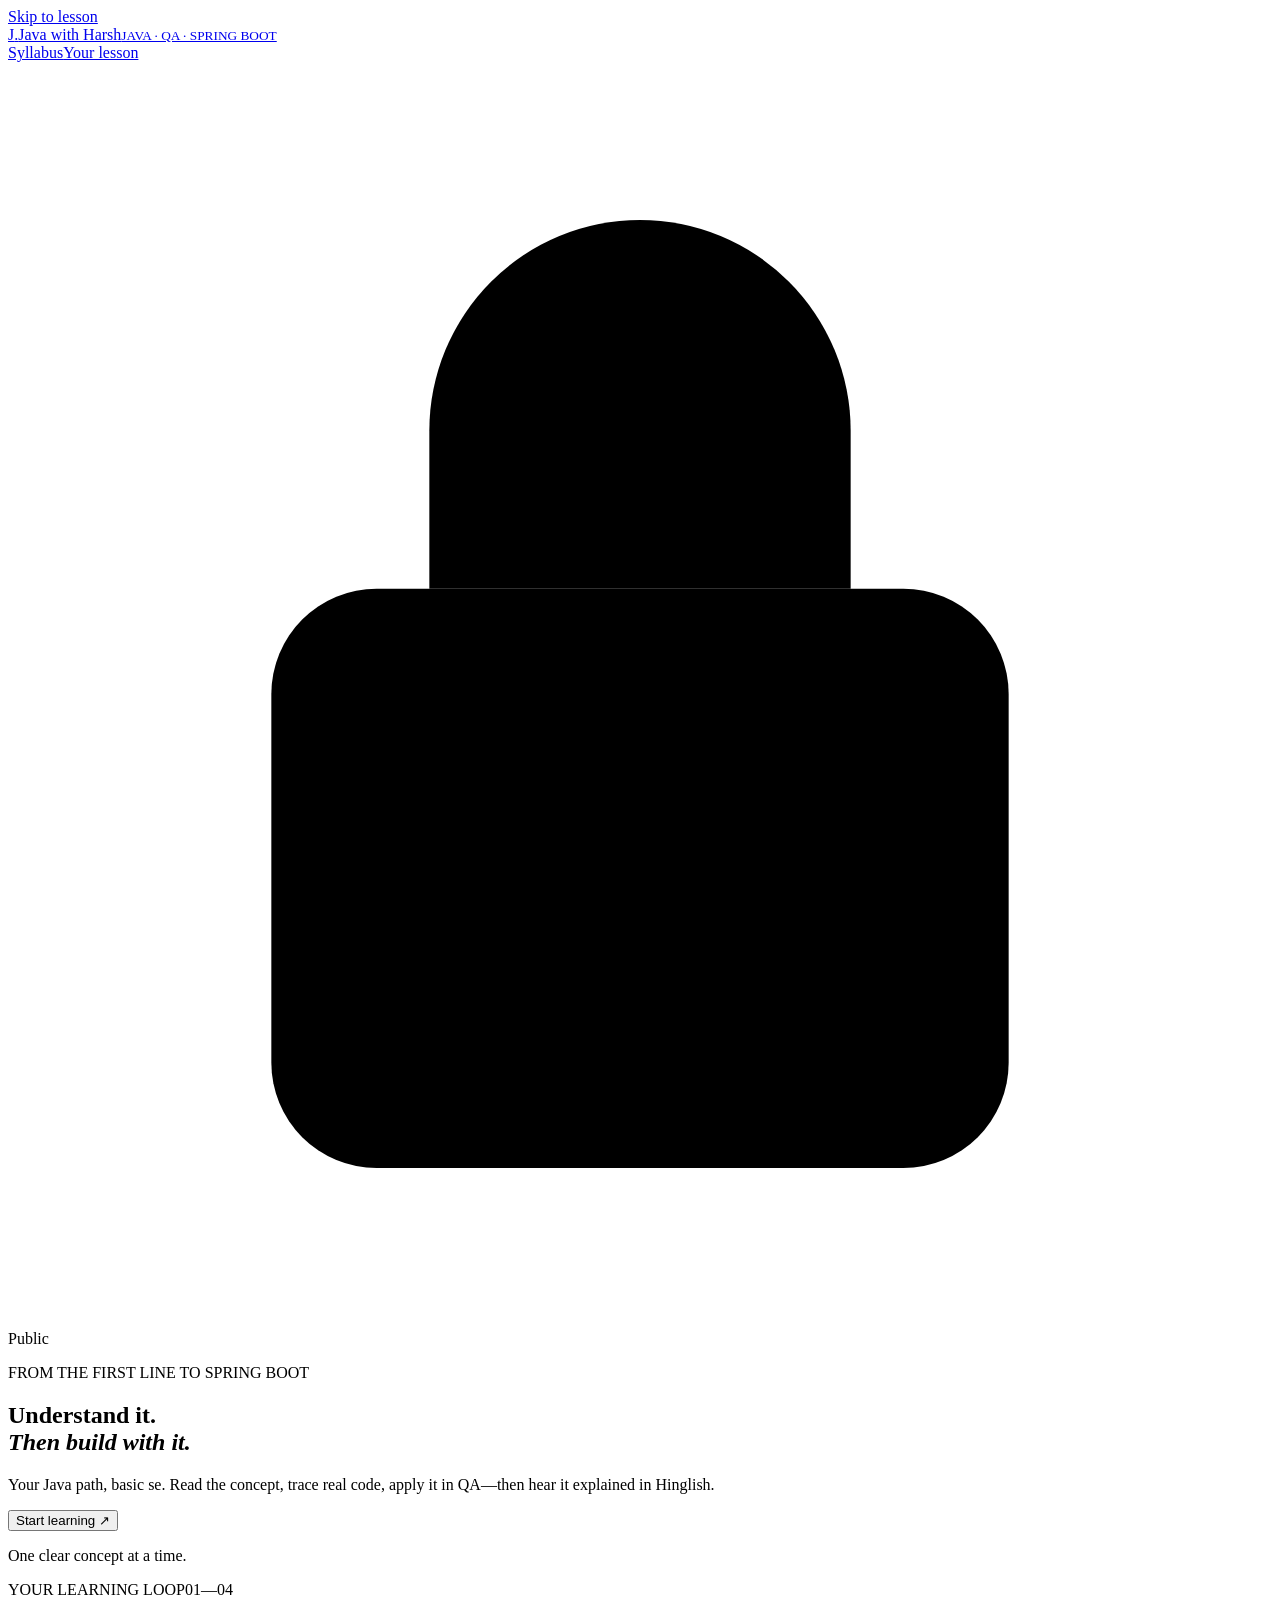
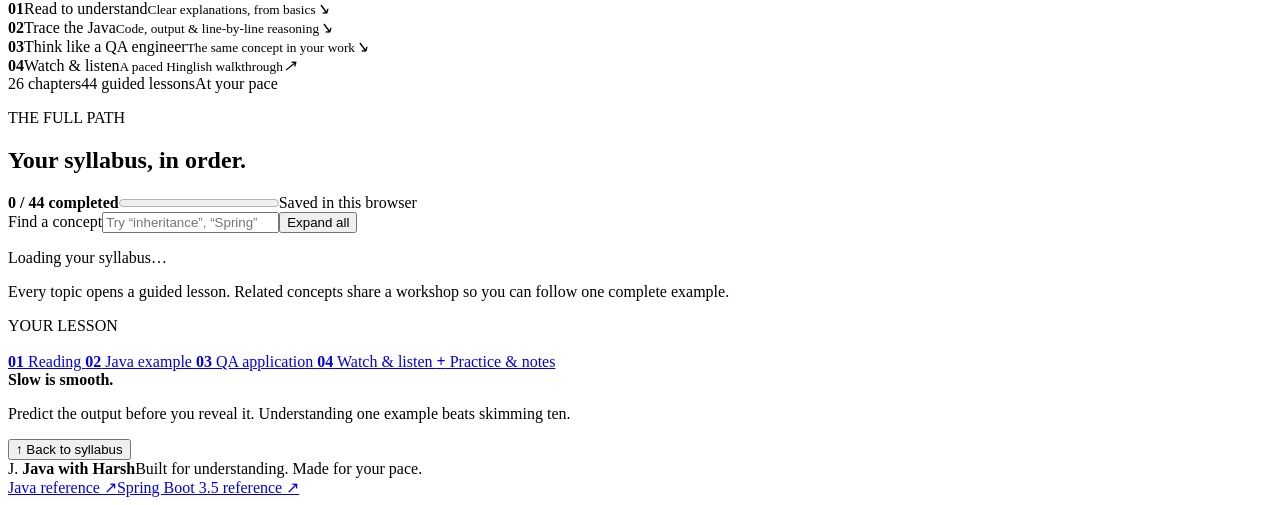
==== index.html @ 290797f8 "Add Java with Harsh public learning site" ====
<!DOCTYPE html><html lang="en"><head><meta http-equiv="Content-Type" content="text/html; charset=UTF-8"><meta name="viewport" content="width=device-width, initial-scale=1"><meta name="theme-color" content="#153f36"><meta name="robots" content="index,follow,max-image-preview:large"><title>Java with Harsh | Learn Java, Spring Boot & QA Automation</title><link rel="icon" href="data:image/svg+xml,%3Csvg xmlns='http://www.w3.org/2000/svg' viewBox='0 0 64 64'%3E%3Crect width='64' height='64' rx='16' fill='%23153f36'/%3E%3Ctext x='10' y='43' font-size='34' fill='%23e4f1b8'%3EJ.%3C/text%3E%3C/svg%3E"><link rel="stylesheet" href="./style.css"><script src="./app.js" defer=""></script><meta name="description" content="Java with Harsh is a free guided Java learning path from Java basics to Spring Boot, QA automation, Docker, Spring AI, RAG and MCP, explained with practical examples and Hinglish walkthroughs.">
<link rel="canonical" href="https://harshchoubey712.github.io/java-learning-lab/">
<meta property="og:title" content="Java with Harsh">
<meta property="og:description" content="Learn Java from basics to Spring Boot and QA automation with practical examples and Hinglish walkthroughs.">
<meta property="og:type" content="website">
<meta property="og:url" content="https://harshchoubey712.github.io/java-learning-lab/">
</head>
<body><a class="skip" href="#lesson">Skip to lesson</a>
<header><a class="brand" href="#"><span class="logo">J<span>.</span></span><span>Java with Harsh<small>JAVA · QA · SPRING BOOT</small></span></a><nav aria-label="Main"><a href="#syllabus">Syllabus</a><a href="#lesson">Your lesson</a><span class="private"><svg viewBox="0 0 24 24" aria-hidden="true"><rect x="5" y="10" width="14" height="11" rx="2"></rect><path d="M8 10V7a4 4 0 0 1 8 0v3"></path></svg>Public</span></nav></header>
<main>
<section class="intro"><div><p class="eyebrow">FROM THE FIRST LINE TO SPRING BOOT</p><h1>Understand it.<br><em>Then build with it.</em></h1><p class="introtext">Your Java path, basic se. Read the concept, trace real code, apply it in QA—then hear it explained in Hinglish.</p><button id="resume" class="primary">Start learning <span>↗</span></button><p id="resume-label" class="small muted">One clear concept at a time.</p></div><div class="hero-card"><div class="hero-card-top"><span class="dot"></span><span>YOUR LEARNING LOOP</span><span>01—04</span></div><div class="loop"><div><b>01</b><span>Read to understand<small>Clear explanations, from basics</small></span><i>↘</i></div><div><b>02</b><span>Trace the Java<small>Code, output &amp; line-by-line reasoning</small></span><i>↘</i></div><div><b>03</b><span>Think like a QA engineer<small>The same concept in your work</small></span><i>↘</i></div><div><b>04</b><span>Watch &amp; listen<small>A paced Hinglish walkthrough</small></span><i>↗</i></div></div><div class="hero-foot"><span>26 chapters</span><span>44 guided lessons</span><span>At your pace</span></div></div></section>
<section id="syllabus" class="syllabus"><div class="section-heading"><div><p class="eyebrow">THE FULL PATH</p><h2>Your syllabus, in order.</h2></div><div class="progress-summary"><strong id="progress-text">0 / 44 completed</strong><progress id="total-progress" max="44" value="0" aria-label="Overall course completion"></progress><span>Saved in this browser</span></div></div><div class="searchbar"><label for="search">Find a concept</label><input id="search" type="search" placeholder="Try “inheritance”, “Spring” or “JDBC”"><button id="expand" class="quiet">Expand all</button></div><div id="modules" class="modules"><p>Loading your syllabus…</p></div><p class="syllabus-note">Every topic opens a guided lesson. Related concepts share a workshop so you can follow one complete example.</p></section>
<section class="workspace" id="lesson" tabindex="-1"><aside class="lesson-outline"><p class="eyebrow">YOUR LESSON</p><div id="chapter-label"></div><h3 id="outline-title"></h3><nav aria-label="Lesson sections"><a href="#reading"><b>01</b> Reading <span data-status="reading"></span></a><a href="#java"><b>02</b> Java example <span data-status="java"></span></a><a href="#qa"><b>03</b> QA application <span data-status="qa"></span></a><a href="#watch"><b>04</b> Watch &amp; listen <span data-status="watch"></span></a><a href="#practice"><b>+</b> Practice &amp; notes</a></nav><div class="note-card"><strong>Slow is smooth.</strong><p>Predict the output before you reveal it. Understanding one example beats skimming ten.</p></div><button id="syllabus-return" class="quiet">↑ Back to syllabus</button></aside><article id="lesson-content" aria-live="polite"></article></section>
</main><footer><span class="footer-brand">J. <strong>Java with Harsh</strong></span><span>Built for understanding. Made for your pace.</span><div><a href="https://dev.java/learn/" target="_blank" rel="noopener">Java reference ↗</a><a href="https://docs.spring.io/spring-boot/3.5/reference/" target="_blank" rel="noopener">Spring Boot 3.5 reference ↗</a></div></footer><div class="toast" role="status" id="toast"></div>
</body></html>
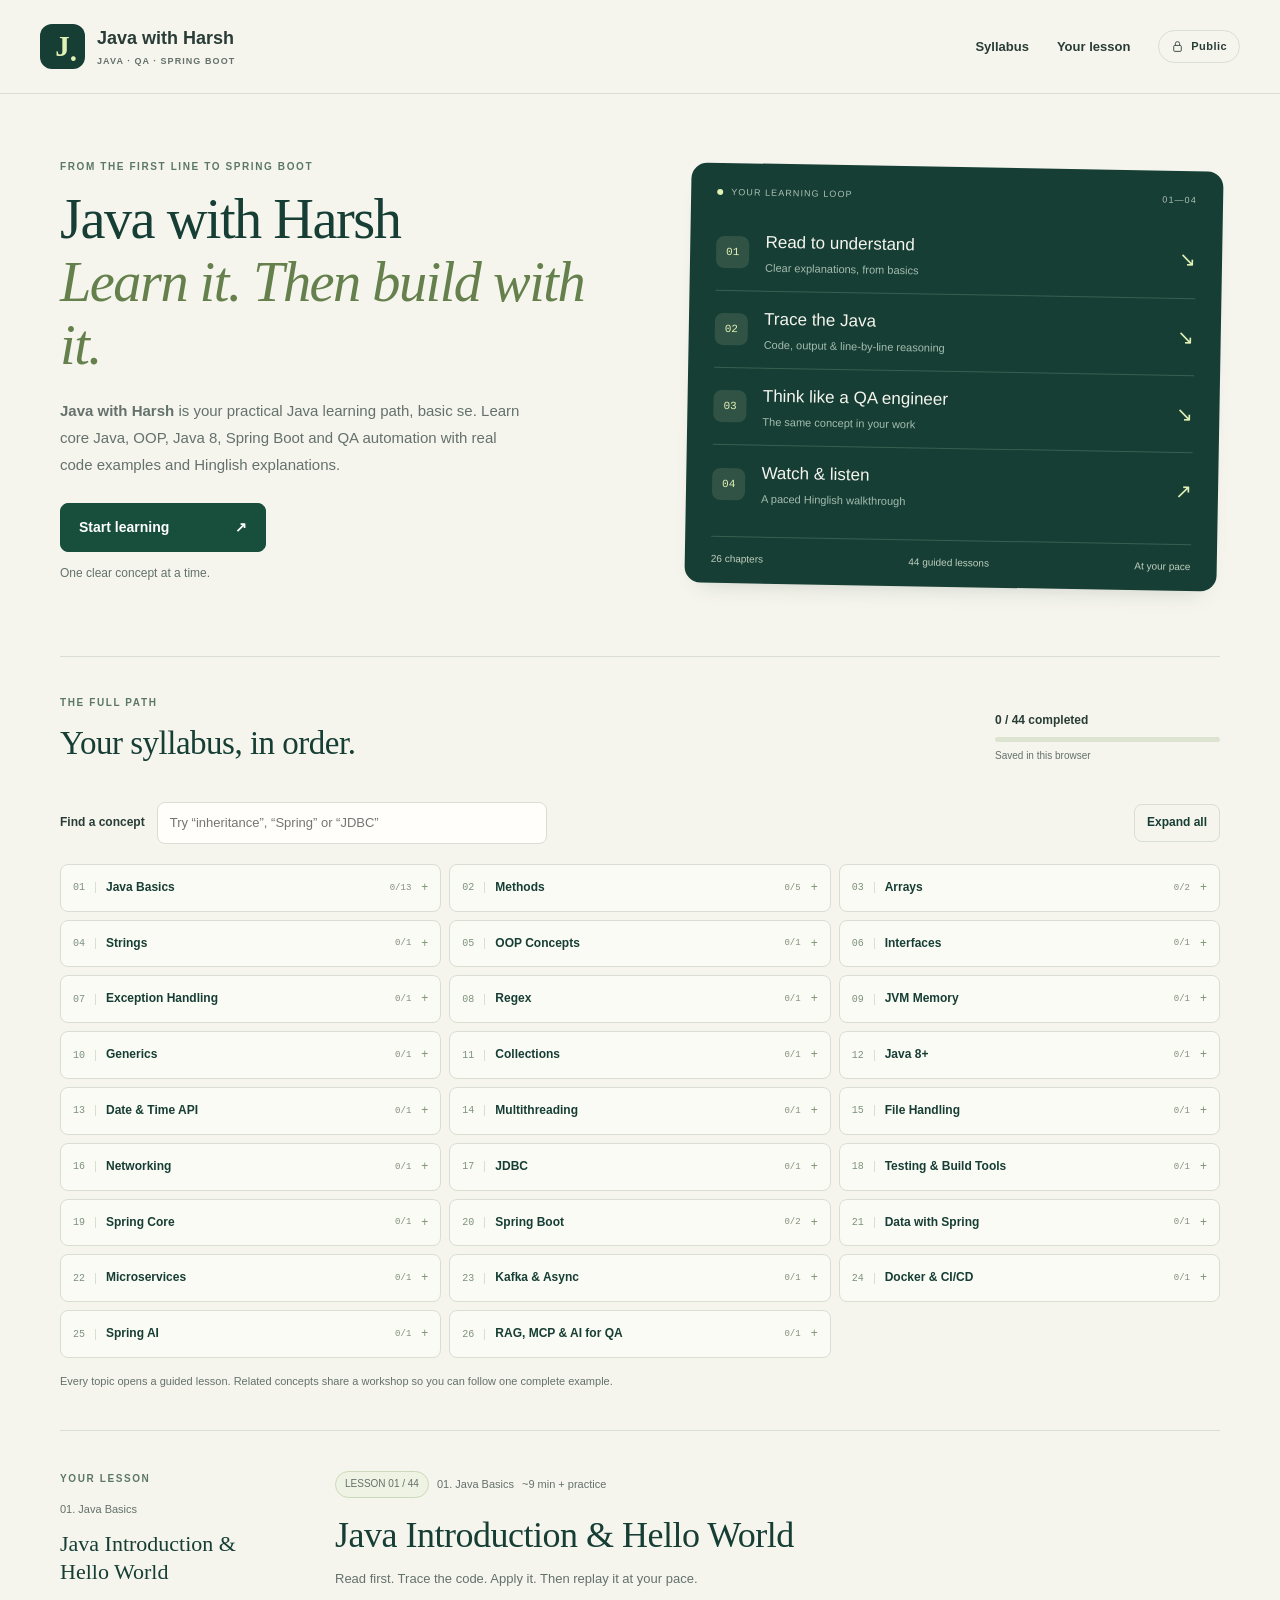
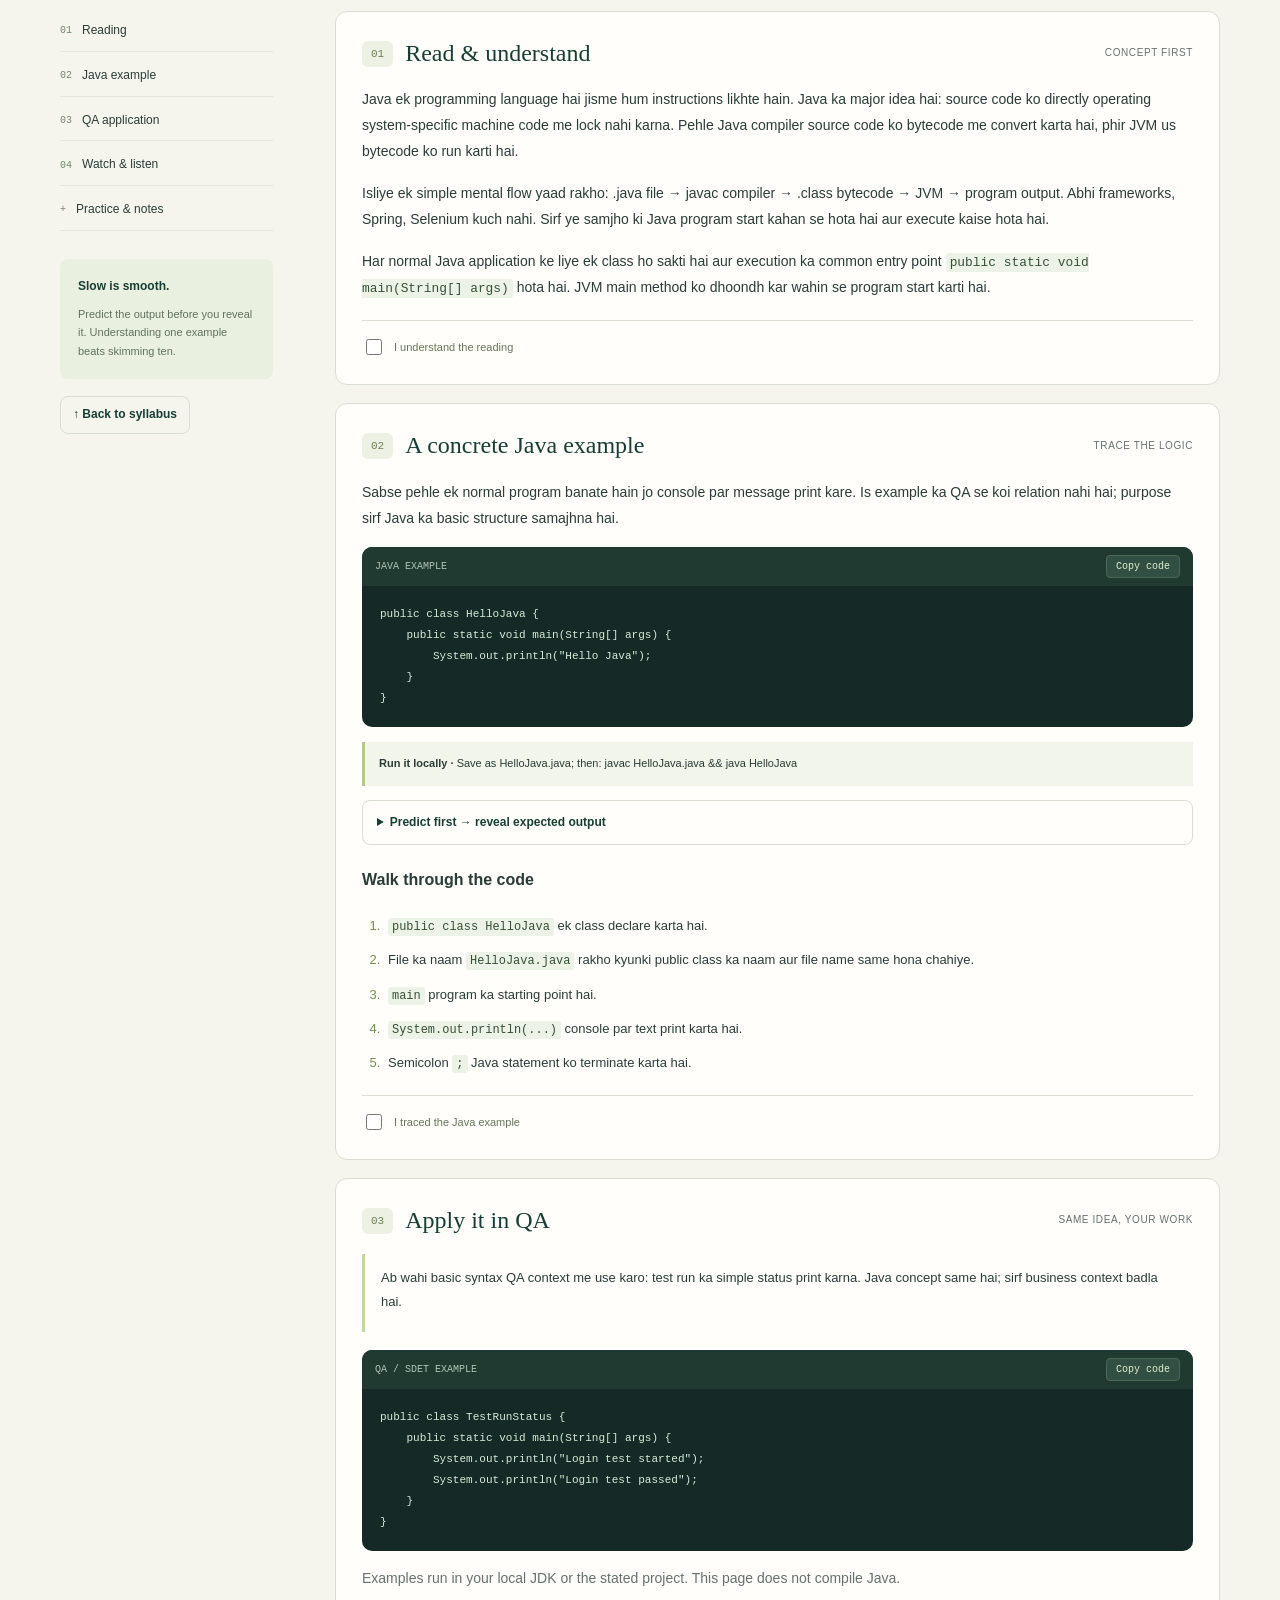
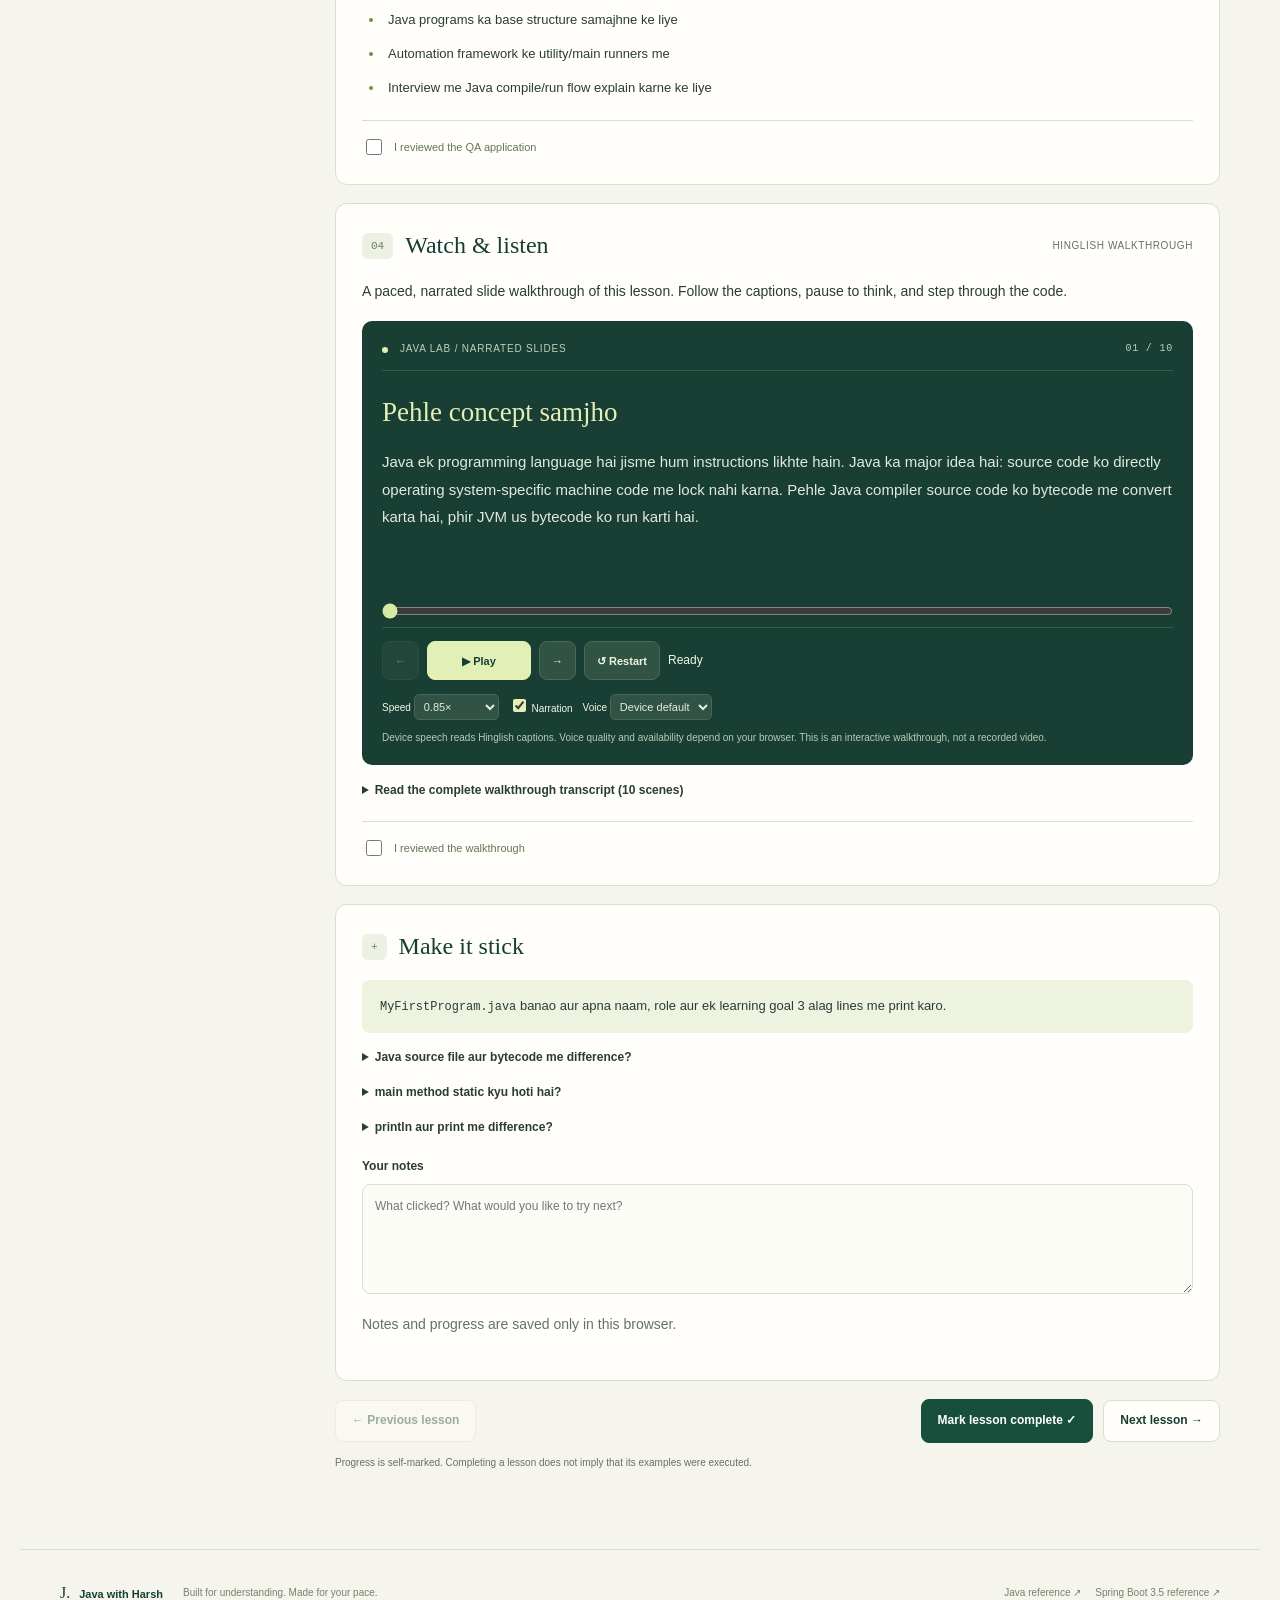
==== commit 41069cf8: "Strengthen Java with Harsh SEO signals" ====
--- a/index.html
+++ b/index.html
@@ -1,14 +1,19 @@
-<!DOCTYPE html><html lang="en"><head><meta http-equiv="Content-Type" content="text/html; charset=UTF-8"><meta name="viewport" content="width=device-width, initial-scale=1"><meta name="theme-color" content="#153f36"><meta name="robots" content="index,follow,max-image-preview:large"><title>Java with Harsh | Learn Java, Spring Boot & QA Automation</title><link rel="icon" href="data:image/svg+xml,%3Csvg xmlns='http://www.w3.org/2000/svg' viewBox='0 0 64 64'%3E%3Crect width='64' height='64' rx='16' fill='%23153f36'/%3E%3Ctext x='10' y='43' font-size='34' fill='%23e4f1b8'%3EJ.%3C/text%3E%3C/svg%3E"><link rel="stylesheet" href="./style.css"><script src="./app.js" defer=""></script><meta name="description" content="Java with Harsh is a free guided Java learning path from Java basics to Spring Boot, QA automation, Docker, Spring AI, RAG and MCP, explained with practical examples and Hinglish walkthroughs.">
+<!DOCTYPE html><html lang="en"><head><meta http-equiv="Content-Type" content="text/html; charset=UTF-8"><meta name="viewport" content="width=device-width, initial-scale=1"><meta name="theme-color" content="#153f36"><meta name="robots" content="index,follow,max-image-preview:large"><title>Java with Harsh – Java, Spring Boot & QA Automation Course</title><link rel="icon" href="data:image/svg+xml,%3Csvg xmlns='http://www.w3.org/2000/svg' viewBox='0 0 64 64'%3E%3Crect width='64' height='64' rx='16' fill='%23153f36'/%3E%3Ctext x='10' y='43' font-size='34' fill='%23e4f1b8'%3EJ.%3C/text%3E%3C/svg%3E"><link rel="stylesheet" href="./style.css"><script src="./app.js" defer=""></script><meta name="description" content="Java with Harsh is a free Java learning course covering Java basics, OOP, Java 8, Spring Boot, QA automation, Docker, Spring AI, RAG and MCP with practical Hinglish explanations.">
 <link rel="canonical" href="https://harshchoubey712.github.io/java-learning-lab/">
 <meta property="og:title" content="Java with Harsh">
 <meta property="og:description" content="Learn Java from basics to Spring Boot and QA automation with practical examples and Hinglish walkthroughs.">
 <meta property="og:type" content="website">
 <meta property="og:url" content="https://harshchoubey712.github.io/java-learning-lab/">
+<meta property="og:site_name" content="Java with Harsh">
+<meta name="twitter:card" content="summary">
+<meta name="twitter:title" content="Java with Harsh – Java, Spring Boot & QA Automation Course">
+<meta name="twitter:description" content="Learn Java from basics to Spring Boot and QA automation with practical examples and Hinglish walkthroughs.">
+<script type="application/ld+json">{"@context":"https://schema.org","@graph":[{"@type":"WebSite","@id":"https://harshchoubey712.github.io/java-learning-lab/#website","url":"https://harshchoubey712.github.io/java-learning-lab/","name":"Java with Harsh","description":"A practical Java learning site covering Java, Spring Boot and QA automation with Hinglish explanations."},{"@type":"Course","name":"Java with Harsh","description":"A guided Java course from core Java basics through Spring Boot, QA automation, Docker, Spring AI, RAG and MCP.","url":"https://harshchoubey712.github.io/java-learning-lab/","provider":{"@type":"Organization","name":"Java with Harsh","url":"https://harshchoubey712.github.io/java-learning-lab/"},"isAccessibleForFree":true} ]}</script>
 </head>
 <body><a class="skip" href="#lesson">Skip to lesson</a>
 <header><a class="brand" href="#"><span class="logo">J<span>.</span></span><span>Java with Harsh<small>JAVA · QA · SPRING BOOT</small></span></a><nav aria-label="Main"><a href="#syllabus">Syllabus</a><a href="#lesson">Your lesson</a><span class="private"><svg viewBox="0 0 24 24" aria-hidden="true"><rect x="5" y="10" width="14" height="11" rx="2"></rect><path d="M8 10V7a4 4 0 0 1 8 0v3"></path></svg>Public</span></nav></header>
 <main>
-<section class="intro"><div><p class="eyebrow">FROM THE FIRST LINE TO SPRING BOOT</p><h1>Understand it.<br><em>Then build with it.</em></h1><p class="introtext">Your Java path, basic se. Read the concept, trace real code, apply it in QA—then hear it explained in Hinglish.</p><button id="resume" class="primary">Start learning <span>↗</span></button><p id="resume-label" class="small muted">One clear concept at a time.</p></div><div class="hero-card"><div class="hero-card-top"><span class="dot"></span><span>YOUR LEARNING LOOP</span><span>01—04</span></div><div class="loop"><div><b>01</b><span>Read to understand<small>Clear explanations, from basics</small></span><i>↘</i></div><div><b>02</b><span>Trace the Java<small>Code, output &amp; line-by-line reasoning</small></span><i>↘</i></div><div><b>03</b><span>Think like a QA engineer<small>The same concept in your work</small></span><i>↘</i></div><div><b>04</b><span>Watch &amp; listen<small>A paced Hinglish walkthrough</small></span><i>↗</i></div></div><div class="hero-foot"><span>26 chapters</span><span>44 guided lessons</span><span>At your pace</span></div></div></section>
+<section class="intro"><div><p class="eyebrow">FROM THE FIRST LINE TO SPRING BOOT</p><h1>Java with Harsh<br><em>Learn it. Then build with it.</em></h1><p class="introtext"><strong>Java with Harsh</strong> is your practical Java learning path, basic se. Learn core Java, OOP, Java 8, Spring Boot and QA automation with real code examples and Hinglish explanations.</p><button id="resume" class="primary">Start learning <span>↗</span></button><p id="resume-label" class="small muted">One clear concept at a time.</p></div><div class="hero-card"><div class="hero-card-top"><span class="dot"></span><span>YOUR LEARNING LOOP</span><span>01—04</span></div><div class="loop"><div><b>01</b><span>Read to understand<small>Clear explanations, from basics</small></span><i>↘</i></div><div><b>02</b><span>Trace the Java<small>Code, output &amp; line-by-line reasoning</small></span><i>↘</i></div><div><b>03</b><span>Think like a QA engineer<small>The same concept in your work</small></span><i>↘</i></div><div><b>04</b><span>Watch &amp; listen<small>A paced Hinglish walkthrough</small></span><i>↗</i></div></div><div class="hero-foot"><span>26 chapters</span><span>44 guided lessons</span><span>At your pace</span></div></div></section>
 <section id="syllabus" class="syllabus"><div class="section-heading"><div><p class="eyebrow">THE FULL PATH</p><h2>Your syllabus, in order.</h2></div><div class="progress-summary"><strong id="progress-text">0 / 44 completed</strong><progress id="total-progress" max="44" value="0" aria-label="Overall course completion"></progress><span>Saved in this browser</span></div></div><div class="searchbar"><label for="search">Find a concept</label><input id="search" type="search" placeholder="Try “inheritance”, “Spring” or “JDBC”"><button id="expand" class="quiet">Expand all</button></div><div id="modules" class="modules"><p>Loading your syllabus…</p></div><p class="syllabus-note">Every topic opens a guided lesson. Related concepts share a workshop so you can follow one complete example.</p></section>
 <section class="workspace" id="lesson" tabindex="-1"><aside class="lesson-outline"><p class="eyebrow">YOUR LESSON</p><div id="chapter-label"></div><h3 id="outline-title"></h3><nav aria-label="Lesson sections"><a href="#reading"><b>01</b> Reading <span data-status="reading"></span></a><a href="#java"><b>02</b> Java example <span data-status="java"></span></a><a href="#qa"><b>03</b> QA application <span data-status="qa"></span></a><a href="#watch"><b>04</b> Watch &amp; listen <span data-status="watch"></span></a><a href="#practice"><b>+</b> Practice &amp; notes</a></nav><div class="note-card"><strong>Slow is smooth.</strong><p>Predict the output before you reveal it. Understanding one example beats skimming ten.</p></div><button id="syllabus-return" class="quiet">↑ Back to syllabus</button></aside><article id="lesson-content" aria-live="polite"></article></section>
 </main><footer><span class="footer-brand">J. <strong>Java with Harsh</strong></span><span>Built for understanding. Made for your pace.</span><div><a href="https://dev.java/learn/" target="_blank" rel="noopener">Java reference ↗</a><a href="https://docs.spring.io/spring-boot/3.5/reference/" target="_blank" rel="noopener">Spring Boot 3.5 reference ↗</a></div></footer><div class="toast" role="status" id="toast"></div>
--- a/style.css
+++ b/style.css
@@ -0,0 +1 @@
+:root{--paper:#f5f5ed;--ink:#163e35;--text:#2a3c37;--muted:#64716c;--line:#d9ded3;--green:#174e3c;--lime:#e2f0b6;--white:#fffefa;--mono:ui-monospace,SFMono-Regular,Consolas,monospace}*{box-sizing:border-box}html{scroll-behavior:smooth;scroll-padding-top:30px}body{margin:0;background:var(--paper);color:var(--text);font:16px/1.65 -apple-system,BlinkMacSystemFont,"Segoe UI",sans-serif}button,input,select,textarea{font:inherit}button,a,input,select,textarea{touch-action:manipulation}button,a{ -webkit-tap-highlight-color:transparent}button{cursor:pointer}a{color:inherit}button{border:1px solid var(--line);border-radius:8px;background:var(--white);color:var(--ink);padding:10px 16px;font-weight:600}button:hover{background:#e9efdf;border-color:#a8b6a4}button:disabled{opacity:.4;cursor:default}button:focus-visible,a:focus-visible,summary:focus-visible,input:focus-visible,textarea:focus-visible,select:focus-visible{outline:3px solid #669c3c;outline-offset:4px}header{max-width:1320px;margin:auto;padding:24px 40px;display:flex;justify-content:space-between;align-items:center;border-bottom:1px solid var(--line);gap:20px}.brand{display:flex;align-items:center;gap:12px;text-decoration:none;font-size:18px;font-weight:700;line-height:1.35}.brand small{display:block;letter-spacing:.12em;font-size:9px;font-weight:600;color:var(--muted);margin-top:4px}.logo{width:45px;height:45px;display:grid;place-content:center;background:var(--ink);border-radius:12px;color:var(--lime);font:700 29px Georgia;position:relative}.logo span{position:absolute;right:8px;bottom:1px}header nav{display:flex;gap:28px;align-items:center;font-size:13px;font-weight:600}header nav a{text-decoration:none}.private{border:1px solid var(--line);border-radius:30px;padding:6px 12px;display:flex;gap:7px;align-items:center;font-size:11px;letter-spacing:.04em}.private svg{width:13px;fill:none;stroke:currentColor;stroke-width:1.6}main{max-width:1240px;margin:0 auto;padding:0 40px}.intro{display:grid;grid-template-columns:1.05fr 1fr;gap:70px;padding:65px 0 60px;align-items:center}.eyebrow{font-size:10px;letter-spacing:.16em;font-weight:700;color:#5c7864;margin:0 0 12px}h1{font:500 clamp(38px,4.4vw,61px)/1.12 Georgia,serif;letter-spacing:-1.5px;color:var(--ink);margin:12px 0 20px}h1 em{color:#65804c;font-weight:400}h2{font:500 33px/1.25 Georgia,serif;letter-spacing:-.5px;color:var(--ink);margin:0}h3{color:var(--ink)}.introtext{font-size:15px;max-width:460px;color:var(--muted);line-height:1.8;margin-bottom:25px}.primary{background:var(--green);color:#fff;border:1px solid var(--green);border-radius:8px;min-height:44px}.primary:hover{background:#246049;color:white;border-color:#246049}#resume{width:206px;display:flex;justify-content:space-between;font-size:14px;padding:12px 18px}.small{font-size:12px}.muted{color:var(--muted)}.hero-card{background:var(--ink);color:var(--paper);border-radius:16px;padding:22px 26px 16px;transform:rotate(1deg);box-shadow:0 14px 25px -16px #1c362936}.hero-card-top{display:flex;gap:8px;font-size:9px;letter-spacing:.12em;color:#adc0b4;align-items:center}.hero-card-top>span:last-child{margin-left:auto}.dot{height:6px;width:6px;border-radius:10px;background:var(--lime)}.loop{padding:14px 0}.loop>div{display:flex;gap:16px;align-items:center;padding:14px 0;border-bottom:1px solid #386050}.loop>div:last-child{border:0}.loop b{font:11px var(--mono);background:#315345;border-radius:8px;padding:10px;color:var(--lime)}.loop span{font-size:17px}.loop small{display:block;color:#a4bcae;font-size:11px;margin-top:2px}.loop i{margin-left:auto;color:var(--lime);font-size:20px;font-style:normal}.hero-foot{display:flex;justify-content:space-between;gap:10px;border-top:1px solid #386050;padding-top:14px;font-size:10px;color:#c0cfbe}.section-heading{display:flex;align-items:flex-end;justify-content:space-between;gap:20px;margin-bottom:24px}.progress-summary{display:grid;gap:6px;width:225px}.progress-summary strong{font-size:12px}.progress-summary span{font-size:10px;color:var(--muted)}progress{appearance:none;width:100%;height:5px;border:none;border-radius:4px;overflow:hidden;background:#dce3d1}progress::-webkit-progress-bar{background:#dce3d1}progress::-webkit-progress-value{background:#698b45}progress::-moz-progress-bar{background:#698b45}.syllabus{border-top:1px solid var(--line);padding-top:38px;padding-bottom:40px}.searchbar{display:flex;gap:12px;align-items:center;padding:14px 0 20px}.searchbar label{font-size:12px;font-weight:600}.searchbar input{flex:1;max-width:390px;min-width:0;background:var(--white);border:1px solid var(--line);padding:9px 12px;border-radius:8px;font-size:13px;color:var(--ink)}.searchbar button{margin-left:auto}.quiet{background:transparent;font-size:12px;padding:8px 12px}.modules{display:grid;grid-template-columns:repeat(3,minmax(0,1fr));gap:8px;align-items:start}.module{border:1px solid var(--line);border-radius:8px;background:#fbfbf5;overflow:hidden}.module summary{list-style:none;display:flex;gap:10px;padding:13px 12px;align-items:center;cursor:pointer;font-size:12px;font-weight:600;color:var(--ink)}summary::-webkit-details-marker{display:none}.module summary .modnum{font:10px var(--mono);color:#7d927c;border-right:1px solid var(--line);padding-right:10px}.module summary .modmeta{margin-left:auto;white-space:nowrap;font:9px var(--mono);color:#83907c}.module summary .chevron{font-weight:400;color:#809477}.module[open]{background:var(--white);border-color:#a8ba9a}.module[open] .chevron{transform:rotate(45deg)}.module ol{list-style:none;margin:0;padding:0 8px 10px}.topic-btn{width:100%;border:0;background:transparent;text-align:left;font-size:11px;line-height:1.45;padding:7px 9px;border-radius:5px;font-weight:400;display:flex;gap:9px;align-items:center}.topic-btn:hover,.topic-btn.selected{background:#eaf0df}.topic-btn .topic-state{font-size:9px;color:#659244;flex:0 0 10px}.module .chapter-info{font-size:10px;margin:0 17px 8px;color:var(--muted)}.syllabus-note{font-size:11px;color:var(--muted);margin:14px 0 0}.workspace{display:grid;grid-template-columns:235px minmax(0,1fr);gap:40px;align-items:start;border-top:1px solid var(--line);padding-top:40px;margin-bottom:65px;outline:0}.lesson-outline{position:sticky;top:30px;padding-right:22px}.lesson-outline h3{font:500 22px/1.3 Georgia;margin:12px 0 24px}.lesson-outline #chapter-label{font-size:11px;color:var(--muted)}.lesson-outline nav{display:grid;gap:4px}.lesson-outline nav a{display:flex;gap:10px;align-items:center;text-decoration:none;font-size:12px;padding:10px 0;border-bottom:1px solid #e2e5da}.lesson-outline nav a b{font:10px var(--mono);color:#74866c}.lesson-outline nav a span{margin-left:auto;color:#698b45}.note-card{background:#eaf0df;padding:18px;margin:28px 0 17px;border-radius:8px;font-size:12px}.note-card strong{color:var(--ink)}.note-card p{color:#61725c;font-size:11px;line-height:1.7;margin:8px 0 0}.lesson-header{padding:0 0 22px}.lesson-header .badge{font-size:10px;border:1px solid #cbd9bb;border-radius:20px;padding:4px 9px;background:#eef3e3}.lesson-meta{display:flex;gap:8px;flex-wrap:wrap;align-items:center;font-size:11px;color:var(--muted);margin-bottom:15px}.lesson-header h2{font-size:36px;margin-bottom:10px}.lesson-header p{font-size:13px;color:var(--muted);margin:0}.lesson-block{background:var(--white);border:1px solid var(--line);padding:26px;border-radius:12px;margin-bottom:18px;scroll-margin-top:20px}.block-title{display:flex;align-items:center;gap:12px;margin-bottom:18px}.block-title .step{background:#edf1e3;color:#6b8055;font:11px var(--mono);padding:7px 9px;border-radius:6px}.block-title h3{font:500 24px/1.3 Georgia;margin:0}.block-title .type{margin-left:auto;font-size:10px;letter-spacing:.06em;color:var(--muted)}.lesson-block p{font-size:14px;line-height:1.85;margin:10px 0 16px}.topic-notes{display:grid;gap:9px;margin-top:24px}.concept-note{padding:15px 16px;background:#f6f7ef;border-radius:8px;scroll-margin-top:28px}.concept-note h4{margin:0 0 4px;font-size:13px;color:var(--ink)}.concept-note p{margin:0;font-size:12px;color:#5c6b61;line-height:1.8}.focus-concept{outline:2px solid #7c9d55;background:#edf5df}.codebox{border-radius:10px;overflow:hidden;background:#152a27;color:#d9e9d6;margin:15px 0}.codebar{display:flex;align-items:center;justify-content:space-between;padding:8px 13px;background:#203a32;font:10px var(--mono);color:#afc6b5}.copy{padding:5px 9px;background:#314f42;color:#e0efcf;border:1px solid #4a6955;font:10px var(--mono);border-radius:4px}.copy:hover{background:#416149;color:#fff}.codebox pre{margin:0;padding:18px;overflow:auto;max-height:570px;tab-size:2;font:12px/1.75 var(--mono)}code{font-family:var(--mono);font-size:.92em}p code,li code{background:#edf2e6;color:#345035;padding:2px 4px;border-radius:3px;overflow-wrap:anywhere}.run{padding:12px 14px;border-left:3px solid #b2c78d;background:#f2f5e9;font-size:11px;line-height:1.75;overflow-wrap:anywhere}.output{margin:14px 0;border:1px solid var(--line);border-radius:8px;padding:12px 14px;font-size:12px}.output summary{cursor:pointer;font-weight:600;color:var(--ink)}.output pre{white-space:pre-wrap;font:12px/1.7 var(--mono);padding:8px 0;margin:5px 0 0}.walk{padding-left:22px;font-size:13px;line-height:1.85}.walk li{margin-bottom:10px;padding-left:4px}.walk li::marker{color:#709050}.check-row{display:flex;align-items:center;gap:9px;margin-top:20px;padding-top:15px;border-top:1px solid var(--line);font-size:11px;color:#657559;cursor:pointer}.check-row input{accent-color:#476a37;width:16px;height:16px}.qa-callout{border-left:3px solid #c1d7a2;padding:2px 16px;margin:12px 0 18px}.qa-callout p{font-size:13px}.player{background:#193e33;border-radius:10px;color:#f3f7e9;padding:20px}.player-top{display:flex;gap:12px;align-items:center;color:#bcd0bc;font-size:10px;letter-spacing:.08em;border-bottom:1px solid #365d4b;padding-bottom:12px}.player-top #slide-count{margin-left:auto;font-family:var(--mono)}.slide{min-height:220px;padding:24px 0 16px}.slide h4{font:500 27px/1.3 Georgia;margin:0 0 18px;color:#e4efb8}.slide p{font-size:15px;line-height:1.85;margin:0;color:#e2eadd}.slide pre{font:11px/1.7 var(--mono);padding:14px;background:#102f27;border-radius:7px;overflow:auto;max-height:230px}.player-controls{display:flex;gap:8px;align-items:center;padding:13px 0 0;border-top:1px solid #365d4b;flex-wrap:wrap}.player-controls button{font-size:11px;background:#315345;border-color:#4c6955;color:#eff5df;padding:9px 12px;min-height:39px}.player-controls #play{background:var(--lime);color:var(--ink);border-color:var(--lime);min-width:104px}.player-settings{display:flex;align-items:center;gap:10px;flex-wrap:wrap;margin:14px 0 0;font-size:10px}.player-settings select{font-size:11px;max-width:185px;border-radius:5px;border:1px solid #486651;background:#315345;color:#e4eddc;padding:5px}.player-settings input{accent-color:var(--lime)}.seek{width:100%;margin:12px 0 0;accent-color:#d6eaa5}.player-note{font-size:10px!important;margin:10px 0 0!important;line-height:1.5!important;color:#b5cbb9!important}.transcript{margin-top:16px;font-size:12px}.transcript>summary{font-weight:600;cursor:pointer}.transcript details{padding:10px 0;border-bottom:1px solid var(--line)}.transcript details p{font-size:12px}.transcript ol{padding-left:18px}.transcript li{padding:7px 0;line-height:1.8}.transcript strong{color:var(--ink)}.practice-task{padding:15px 18px;background:#edf3df;border-radius:8px;font-size:13px}.answer{margin-top:15px;font-size:12px}.answer summary{cursor:pointer;font-weight:600}.answer p{font-size:12px}.notes-label{display:block;font-weight:600;font-size:12px;margin:20px 0 7px}textarea{width:100%;min-height:110px;padding:12px;background:#fcfcf7;border:1px solid var(--line);color:var(--text);border-radius:8px;font-size:12px;resize:vertical}.bottom-nav{display:flex;gap:10px;align-items:center;justify-content:space-between;flex-wrap:wrap}.bottom-nav button{font-size:12px}.bottom-nav #mark{margin-left:auto}.completion-banner{border:1px solid #c4d6ae;background:#edf4e1;color:#52723f;border-radius:8px;padding:11px 14px;font-size:12px;margin-bottom:16px}.lesson-tip{font-size:10px;color:var(--muted);margin:12px 0}.empty{padding:24px;border:1px dashed var(--line);border-radius:8px;grid-column:1/-1;font-size:13px}footer{max-width:1240px;margin:0 auto;border-top:1px solid var(--line);padding:30px 40px;display:flex;gap:20px;align-items:center;font-size:10px;color:#73836c}.footer-brand{color:var(--ink);font-size:16px;font-family:Georgia}.footer-brand strong{font:600 11px -apple-system,BlinkMacSystemFont,"Segoe UI",sans-serif;margin-left:5px}footer>div{display:flex;gap:14px;margin-left:auto}footer a{text-decoration:none}.toast{position:fixed;bottom:22px;left:50%;transform:translateX(-50%);background:var(--ink);color:var(--lime);padding:11px 20px;border-radius:9px;box-shadow:0 8px 22px #0002;max-width:90vw;font-size:12px;z-index:20;opacity:0;pointer-events:none;transition:opacity .2s}.toast.visible{opacity:1}.skip{position:absolute;top:-100px;left:16px;background:var(--lime);padding:10px;z-index:50}.skip:focus{top:10px}::-webkit-scrollbar{width:8px;height:8px}::-webkit-scrollbar-thumb{background:#97aa9155;border-radius:8px}@media(max-width:1000px){.intro{gap:35px}.workspace{grid-template-columns:195px minmax(0,1fr);gap:25px}.modules{grid-template-columns:repeat(2,minmax(0,1fr))}.lesson-block{padding:21px}.loop span{font-size:15px}}@media(max-width:720px){header{padding:18px 20px}header nav{gap:16px}header nav a{display:none}main{padding:0 20px}.intro{padding:32px 0;gap:26px;grid-template-columns:1fr}.intro h1{font-size:45px}.introtext{max-width:520px}.hero-card{transform:none;padding:18px 22px}.loop>div{padding:10px 0}.loop small{font-size:10px}.hero-foot{font-size:9px}.section-heading{align-items:flex-start;gap:20px}.section-heading h2{font-size:27px}.progress-summary{width:130px;flex-shrink:0}.progress-summary strong{font-size:10px}.modules{grid-template-columns:repeat(2,minmax(0,1fr))}.module summary{font-size:11px;padding:12px 9px;gap:7px}.module summary .modnum{padding-right:7px}.module summary .modmeta{display:none}.searchbar{flex-wrap:wrap;gap:8px}.searchbar label{width:100%}.searchbar input{font-size:12px}.workspace{display:block;padding-top:25px}.lesson-outline{position:static;padding:0;margin-bottom:23px}.lesson-outline h3,.lesson-outline #chapter-label,.lesson-outline .note-card,.lesson-outline .eyebrow,.lesson-outline>button{display:none}.lesson-outline nav{display:flex;gap:0;flex-wrap:wrap;border:1px solid var(--line);border-radius:9px;padding:5px 8px;background:#fdfdf5}.lesson-outline nav a{border:0;padding:8px 6px;font-size:10px;flex:1;gap:5px;white-space:nowrap}.lesson-outline nav a:last-child{display:none}.lesson-outline nav a b{font-size:9px}.lesson-header h2{font-size:30px}.lesson-block{padding:19px 16px}.block-title h3{font-size:22px}.block-title .type{display:none}.lesson-block p{font-size:13px}.codebox pre{font-size:11px;padding:13px}.slide p{font-size:14px}.slide h4{font-size:24px}.player{padding:16px}.player-controls{gap:6px}.player-controls button{padding:8px 10px}.player-settings select{max-width:145px}.bottom-nav{gap:7px}.bottom-nav button{font-size:11px;padding:10px}.bottom-nav #mark{margin-left:0;flex:1}.bottom-nav #prev{order:2;flex:1}.bottom-nav #next{order:3;flex:1}footer{padding:25px 20px;flex-wrap:wrap;gap:10px}footer>div{width:100%;margin-left:0}}@media(max-width:370px){main{padding:0 14px}.intro h1{font-size:39px}.brand{font-size:15px}.private{padding:5px 8px}.modules{grid-template-columns:1fr}.section-heading{flex-direction:column}.progress-summary{width:100%}}@media(prefers-reduced-motion:reduce){html{scroll-behavior:auto}*{transition:none!important}}
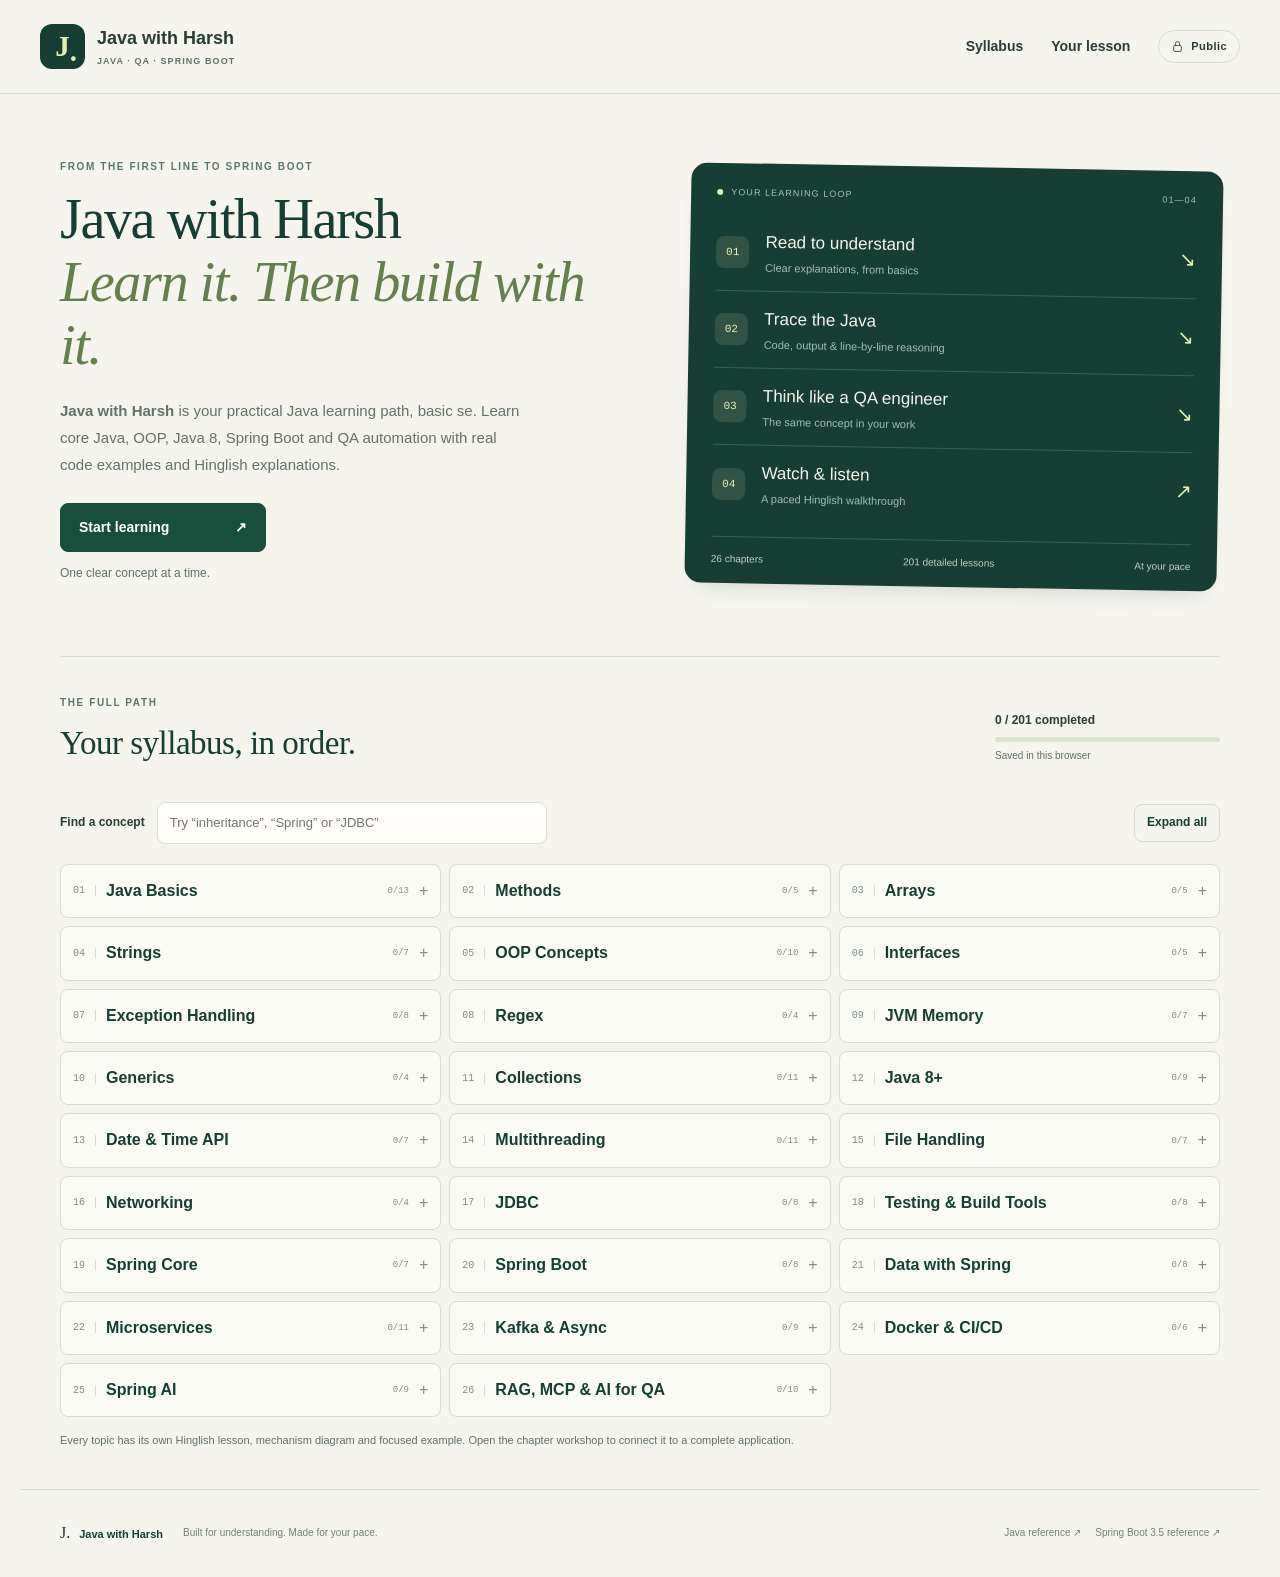
==== commit ada9b7b8: "Expand all 201 topics into dedicated Hinglish lessons with diagrams and focused code" ====
--- a/index.html
+++ b/index.html
@@ -1,4 +1,4 @@
-<!DOCTYPE html><html lang="en"><head><meta http-equiv="Content-Type" content="text/html; charset=UTF-8"><meta name="viewport" content="width=device-width, initial-scale=1"><meta name="theme-color" content="#153f36"><meta name="robots" content="index,follow,max-image-preview:large"><title>Java with Harsh – Java, Spring Boot & QA Automation Course</title><link rel="icon" href="data:image/svg+xml,%3Csvg xmlns='http://www.w3.org/2000/svg' viewBox='0 0 64 64'%3E%3Crect width='64' height='64' rx='16' fill='%23153f36'/%3E%3Ctext x='10' y='43' font-size='34' fill='%23e4f1b8'%3EJ.%3C/text%3E%3C/svg%3E"><link rel="stylesheet" href="./style.css"><script src="./app.js" defer=""></script><meta name="description" content="Java with Harsh is a free Java learning course covering Java basics, OOP, Java 8, Spring Boot, QA automation, Docker, Spring AI, RAG and MCP with practical Hinglish explanations.">
+<!DOCTYPE html><html lang="en"><head><meta http-equiv="Content-Type" content="text/html; charset=UTF-8"><meta name="viewport" content="width=device-width, initial-scale=1"><meta name="theme-color" content="#153f36"><meta name="robots" content="index,follow,max-image-preview:large"><title>Java with Harsh – Java, Spring Boot & QA Automation Course</title><link rel="icon" href="data:image/svg+xml,%3Csvg xmlns='http://www.w3.org/2000/svg' viewBox='0 0 64 64'%3E%3Crect width='64' height='64' rx='16' fill='%23153f36'/%3E%3Ctext x='10' y='43' font-size='34' fill='%23e4f1b8'%3EJ.%3C/text%3E%3C/svg%3E"><link rel="stylesheet" href="./style.css?v=20260930-depth1"><script src="./app.js?v=20260930-depth1" defer=""></script><meta name="description" content="Java with Harsh is a free Java learning course covering Java basics, OOP, Java 8, Spring Boot, QA automation, Docker, Spring AI, RAG and MCP with practical Hinglish explanations.">
 <link rel="canonical" href="https://harshchoubey712.github.io/java-learning-lab/">
 <meta property="og:title" content="Java with Harsh">
 <meta property="og:description" content="Learn Java from basics to Spring Boot and QA automation with practical examples and Hinglish walkthroughs.">
@@ -13,8 +13,8 @@
 <body><a class="skip" href="#lesson">Skip to lesson</a>
 <header><a class="brand" href="#"><span class="logo">J<span>.</span></span><span>Java with Harsh<small>JAVA · QA · SPRING BOOT</small></span></a><nav aria-label="Main"><a href="#syllabus">Syllabus</a><a href="#lesson">Your lesson</a><span class="private"><svg viewBox="0 0 24 24" aria-hidden="true"><rect x="5" y="10" width="14" height="11" rx="2"></rect><path d="M8 10V7a4 4 0 0 1 8 0v3"></path></svg>Public</span></nav></header>
 <main>
-<section class="intro"><div><p class="eyebrow">FROM THE FIRST LINE TO SPRING BOOT</p><h1>Java with Harsh<br><em>Learn it. Then build with it.</em></h1><p class="introtext"><strong>Java with Harsh</strong> is your practical Java learning path, basic se. Learn core Java, OOP, Java 8, Spring Boot and QA automation with real code examples and Hinglish explanations.</p><button id="resume" class="primary">Start learning <span>↗</span></button><p id="resume-label" class="small muted">One clear concept at a time.</p></div><div class="hero-card"><div class="hero-card-top"><span class="dot"></span><span>YOUR LEARNING LOOP</span><span>01—04</span></div><div class="loop"><div><b>01</b><span>Read to understand<small>Clear explanations, from basics</small></span><i>↘</i></div><div><b>02</b><span>Trace the Java<small>Code, output &amp; line-by-line reasoning</small></span><i>↘</i></div><div><b>03</b><span>Think like a QA engineer<small>The same concept in your work</small></span><i>↘</i></div><div><b>04</b><span>Watch &amp; listen<small>A paced Hinglish walkthrough</small></span><i>↗</i></div></div><div class="hero-foot"><span>26 chapters</span><span>44 guided lessons</span><span>At your pace</span></div></div></section>
-<section id="syllabus" class="syllabus"><div class="section-heading"><div><p class="eyebrow">THE FULL PATH</p><h2>Your syllabus, in order.</h2></div><div class="progress-summary"><strong id="progress-text">0 / 44 completed</strong><progress id="total-progress" max="44" value="0" aria-label="Overall course completion"></progress><span>Saved in this browser</span></div></div><div class="searchbar"><label for="search">Find a concept</label><input id="search" type="search" placeholder="Try “inheritance”, “Spring” or “JDBC”"><button id="expand" class="quiet">Expand all</button></div><div id="modules" class="modules"><p>Loading your syllabus…</p></div><p class="syllabus-note">Every topic opens a guided lesson. Related concepts share a workshop so you can follow one complete example.</p></section>
+<section class="intro"><div><p class="eyebrow">FROM THE FIRST LINE TO SPRING BOOT</p><h1>Java with Harsh<br><em>Learn it. Then build with it.</em></h1><p class="introtext"><strong>Java with Harsh</strong> is your practical Java learning path, basic se. Learn core Java, OOP, Java 8, Spring Boot and QA automation with real code examples and Hinglish explanations.</p><button id="resume" class="primary">Start learning <span>↗</span></button><p id="resume-label" class="small muted">One clear concept at a time.</p></div><div class="hero-card"><div class="hero-card-top"><span class="dot"></span><span>YOUR LEARNING LOOP</span><span>01—04</span></div><div class="loop"><div><b>01</b><span>Read to understand<small>Clear explanations, from basics</small></span><i>↘</i></div><div><b>02</b><span>Trace the Java<small>Code, output &amp; line-by-line reasoning</small></span><i>↘</i></div><div><b>03</b><span>Think like a QA engineer<small>The same concept in your work</small></span><i>↘</i></div><div><b>04</b><span>Watch &amp; listen<small>A paced Hinglish walkthrough</small></span><i>↗</i></div></div><div class="hero-foot"><span>26 chapters</span><span>201 detailed lessons</span><span>At your pace</span></div></div></section>
+<section id="syllabus" class="syllabus"><div class="section-heading"><div><p class="eyebrow">THE FULL PATH</p><h2>Your syllabus, in order.</h2></div><div class="progress-summary"><strong id="progress-text">0 / 201 completed</strong><progress id="total-progress" max="201" value="0" aria-label="Overall course completion"></progress><span>Saved in this browser</span></div></div><div class="searchbar"><label for="search">Find a concept</label><input id="search" type="search" placeholder="Try “inheritance”, “Spring” or “JDBC”"><button id="expand" class="quiet">Expand all</button></div><div id="modules" class="modules"><p>Loading your syllabus…</p></div><p class="syllabus-note">Every topic has its own Hinglish lesson, mechanism diagram and focused example. Open the chapter workshop to connect it to a complete application.</p></section>
 <section class="workspace" id="lesson" tabindex="-1"><aside class="lesson-outline"><p class="eyebrow">YOUR LESSON</p><div id="chapter-label"></div><h3 id="outline-title"></h3><nav aria-label="Lesson sections"><a href="#reading"><b>01</b> Reading <span data-status="reading"></span></a><a href="#java"><b>02</b> Java example <span data-status="java"></span></a><a href="#qa"><b>03</b> QA application <span data-status="qa"></span></a><a href="#watch"><b>04</b> Watch &amp; listen <span data-status="watch"></span></a><a href="#practice"><b>+</b> Practice &amp; notes</a></nav><div class="note-card"><strong>Slow is smooth.</strong><p>Predict the output before you reveal it. Understanding one example beats skimming ten.</p></div><button id="syllabus-return" class="quiet">↑ Back to syllabus</button></aside><article id="lesson-content" aria-live="polite"></article></section>
 </main><footer><span class="footer-brand">J. <strong>Java with Harsh</strong></span><span>Built for understanding. Made for your pace.</span><div><a href="https://dev.java/learn/" target="_blank" rel="noopener">Java reference ↗</a><a href="https://docs.spring.io/spring-boot/3.5/reference/" target="_blank" rel="noopener">Spring Boot 3.5 reference ↗</a></div></footer><div class="toast" role="status" id="toast"></div>
-</body></html>+</body></html>
--- a/style.css
+++ b/style.css
@@ -1 +1,46 @@
 :root{--paper:#f5f5ed;--ink:#163e35;--text:#2a3c37;--muted:#64716c;--line:#d9ded3;--green:#174e3c;--lime:#e2f0b6;--white:#fffefa;--mono:ui-monospace,SFMono-Regular,Consolas,monospace}*{box-sizing:border-box}html{scroll-behavior:smooth;scroll-padding-top:30px}body{margin:0;background:var(--paper);color:var(--text);font:16px/1.65 -apple-system,BlinkMacSystemFont,"Segoe UI",sans-serif}button,input,select,textarea{font:inherit}button,a,input,select,textarea{touch-action:manipulation}button,a{ -webkit-tap-highlight-color:transparent}button{cursor:pointer}a{color:inherit}button{border:1px solid var(--line);border-radius:8px;background:var(--white);color:var(--ink);padding:10px 16px;font-weight:600}button:hover{background:#e9efdf;border-color:#a8b6a4}button:disabled{opacity:.4;cursor:default}button:focus-visible,a:focus-visible,summary:focus-visible,input:focus-visible,textarea:focus-visible,select:focus-visible{outline:3px solid #669c3c;outline-offset:4px}header{max-width:1320px;margin:auto;padding:24px 40px;display:flex;justify-content:space-between;align-items:center;border-bottom:1px solid var(--line);gap:20px}.brand{display:flex;align-items:center;gap:12px;text-decoration:none;font-size:18px;font-weight:700;line-height:1.35}.brand small{display:block;letter-spacing:.12em;font-size:9px;font-weight:600;color:var(--muted);margin-top:4px}.logo{width:45px;height:45px;display:grid;place-content:center;background:var(--ink);border-radius:12px;color:var(--lime);font:700 29px Georgia;position:relative}.logo span{position:absolute;right:8px;bottom:1px}header nav{display:flex;gap:28px;align-items:center;font-size:13px;font-weight:600}header nav a{text-decoration:none}.private{border:1px solid var(--line);border-radius:30px;padding:6px 12px;display:flex;gap:7px;align-items:center;font-size:11px;letter-spacing:.04em}.private svg{width:13px;fill:none;stroke:currentColor;stroke-width:1.6}main{max-width:1240px;margin:0 auto;padding:0 40px}.intro{display:grid;grid-template-columns:1.05fr 1fr;gap:70px;padding:65px 0 60px;align-items:center}.eyebrow{font-size:10px;letter-spacing:.16em;font-weight:700;color:#5c7864;margin:0 0 12px}h1{font:500 clamp(38px,4.4vw,61px)/1.12 Georgia,serif;letter-spacing:-1.5px;color:var(--ink);margin:12px 0 20px}h1 em{color:#65804c;font-weight:400}h2{font:500 33px/1.25 Georgia,serif;letter-spacing:-.5px;color:var(--ink);margin:0}h3{color:var(--ink)}.introtext{font-size:15px;max-width:460px;color:var(--muted);line-height:1.8;margin-bottom:25px}.primary{background:var(--green);color:#fff;border:1px solid var(--green);border-radius:8px;min-height:44px}.primary:hover{background:#246049;color:white;border-color:#246049}#resume{width:206px;display:flex;justify-content:space-between;font-size:14px;padding:12px 18px}.small{font-size:12px}.muted{color:var(--muted)}.hero-card{background:var(--ink);color:var(--paper);border-radius:16px;padding:22px 26px 16px;transform:rotate(1deg);box-shadow:0 14px 25px -16px #1c362936}.hero-card-top{display:flex;gap:8px;font-size:9px;letter-spacing:.12em;color:#adc0b4;align-items:center}.hero-card-top>span:last-child{margin-left:auto}.dot{height:6px;width:6px;border-radius:10px;background:var(--lime)}.loop{padding:14px 0}.loop>div{display:flex;gap:16px;align-items:center;padding:14px 0;border-bottom:1px solid #386050}.loop>div:last-child{border:0}.loop b{font:11px var(--mono);background:#315345;border-radius:8px;padding:10px;color:var(--lime)}.loop span{font-size:17px}.loop small{display:block;color:#a4bcae;font-size:11px;margin-top:2px}.loop i{margin-left:auto;color:var(--lime);font-size:20px;font-style:normal}.hero-foot{display:flex;justify-content:space-between;gap:10px;border-top:1px solid #386050;padding-top:14px;font-size:10px;color:#c0cfbe}.section-heading{display:flex;align-items:flex-end;justify-content:space-between;gap:20px;margin-bottom:24px}.progress-summary{display:grid;gap:6px;width:225px}.progress-summary strong{font-size:12px}.progress-summary span{font-size:10px;color:var(--muted)}progress{appearance:none;width:100%;height:5px;border:none;border-radius:4px;overflow:hidden;background:#dce3d1}progress::-webkit-progress-bar{background:#dce3d1}progress::-webkit-progress-value{background:#698b45}progress::-moz-progress-bar{background:#698b45}.syllabus{border-top:1px solid var(--line);padding-top:38px;padding-bottom:40px}.searchbar{display:flex;gap:12px;align-items:center;padding:14px 0 20px}.searchbar label{font-size:12px;font-weight:600}.searchbar input{flex:1;max-width:390px;min-width:0;background:var(--white);border:1px solid var(--line);padding:9px 12px;border-radius:8px;font-size:13px;color:var(--ink)}.searchbar button{margin-left:auto}.quiet{background:transparent;font-size:12px;padding:8px 12px}.modules{display:grid;grid-template-columns:repeat(3,minmax(0,1fr));gap:8px;align-items:start}.module{border:1px solid var(--line);border-radius:8px;background:#fbfbf5;overflow:hidden}.module summary{list-style:none;display:flex;gap:10px;padding:13px 12px;align-items:center;cursor:pointer;font-size:12px;font-weight:600;color:var(--ink)}summary::-webkit-details-marker{display:none}.module summary .modnum{font:10px var(--mono);color:#7d927c;border-right:1px solid var(--line);padding-right:10px}.module summary .modmeta{margin-left:auto;white-space:nowrap;font:9px var(--mono);color:#83907c}.module summary .chevron{font-weight:400;color:#809477}.module[open]{background:var(--white);border-color:#a8ba9a}.module[open] .chevron{transform:rotate(45deg)}.module ol{list-style:none;margin:0;padding:0 8px 10px}.topic-btn{width:100%;border:0;background:transparent;text-align:left;font-size:11px;line-height:1.45;padding:7px 9px;border-radius:5px;font-weight:400;display:flex;gap:9px;align-items:center}.topic-btn:hover,.topic-btn.selected{background:#eaf0df}.topic-btn .topic-state{font-size:9px;color:#659244;flex:0 0 10px}.module .chapter-info{font-size:10px;margin:0 17px 8px;color:var(--muted)}.syllabus-note{font-size:11px;color:var(--muted);margin:14px 0 0}.workspace{display:grid;grid-template-columns:235px minmax(0,1fr);gap:40px;align-items:start;border-top:1px solid var(--line);padding-top:40px;margin-bottom:65px;outline:0}.lesson-outline{position:sticky;top:30px;padding-right:22px}.lesson-outline h3{font:500 22px/1.3 Georgia;margin:12px 0 24px}.lesson-outline #chapter-label{font-size:11px;color:var(--muted)}.lesson-outline nav{display:grid;gap:4px}.lesson-outline nav a{display:flex;gap:10px;align-items:center;text-decoration:none;font-size:12px;padding:10px 0;border-bottom:1px solid #e2e5da}.lesson-outline nav a b{font:10px var(--mono);color:#74866c}.lesson-outline nav a span{margin-left:auto;color:#698b45}.note-card{background:#eaf0df;padding:18px;margin:28px 0 17px;border-radius:8px;font-size:12px}.note-card strong{color:var(--ink)}.note-card p{color:#61725c;font-size:11px;line-height:1.7;margin:8px 0 0}.lesson-header{padding:0 0 22px}.lesson-header .badge{font-size:10px;border:1px solid #cbd9bb;border-radius:20px;padding:4px 9px;background:#eef3e3}.lesson-meta{display:flex;gap:8px;flex-wrap:wrap;align-items:center;font-size:11px;color:var(--muted);margin-bottom:15px}.lesson-header h2{font-size:36px;margin-bottom:10px}.lesson-header p{font-size:13px;color:var(--muted);margin:0}.lesson-block{background:var(--white);border:1px solid var(--line);padding:26px;border-radius:12px;margin-bottom:18px;scroll-margin-top:20px}.block-title{display:flex;align-items:center;gap:12px;margin-bottom:18px}.block-title .step{background:#edf1e3;color:#6b8055;font:11px var(--mono);padding:7px 9px;border-radius:6px}.block-title h3{font:500 24px/1.3 Georgia;margin:0}.block-title .type{margin-left:auto;font-size:10px;letter-spacing:.06em;color:var(--muted)}.lesson-block p{font-size:14px;line-height:1.85;margin:10px 0 16px}.topic-notes{display:grid;gap:9px;margin-top:24px}.concept-note{padding:15px 16px;background:#f6f7ef;border-radius:8px;scroll-margin-top:28px}.concept-note h4{margin:0 0 4px;font-size:13px;color:var(--ink)}.concept-note p{margin:0;font-size:12px;color:#5c6b61;line-height:1.8}.focus-concept{outline:2px solid #7c9d55;background:#edf5df}.codebox{border-radius:10px;overflow:hidden;background:#152a27;color:#d9e9d6;margin:15px 0}.codebar{display:flex;align-items:center;justify-content:space-between;padding:8px 13px;background:#203a32;font:10px var(--mono);color:#afc6b5}.copy{padding:5px 9px;background:#314f42;color:#e0efcf;border:1px solid #4a6955;font:10px var(--mono);border-radius:4px}.copy:hover{background:#416149;color:#fff}.codebox pre{margin:0;padding:18px;overflow:auto;max-height:570px;tab-size:2;font:12px/1.75 var(--mono)}code{font-family:var(--mono);font-size:.92em}p code,li code{background:#edf2e6;color:#345035;padding:2px 4px;border-radius:3px;overflow-wrap:anywhere}.run{padding:12px 14px;border-left:3px solid #b2c78d;background:#f2f5e9;font-size:11px;line-height:1.75;overflow-wrap:anywhere}.output{margin:14px 0;border:1px solid var(--line);border-radius:8px;padding:12px 14px;font-size:12px}.output summary{cursor:pointer;font-weight:600;color:var(--ink)}.output pre{white-space:pre-wrap;font:12px/1.7 var(--mono);padding:8px 0;margin:5px 0 0}.walk{padding-left:22px;font-size:13px;line-height:1.85}.walk li{margin-bottom:10px;padding-left:4px}.walk li::marker{color:#709050}.check-row{display:flex;align-items:center;gap:9px;margin-top:20px;padding-top:15px;border-top:1px solid var(--line);font-size:11px;color:#657559;cursor:pointer}.check-row input{accent-color:#476a37;width:16px;height:16px}.qa-callout{border-left:3px solid #c1d7a2;padding:2px 16px;margin:12px 0 18px}.qa-callout p{font-size:13px}.player{background:#193e33;border-radius:10px;color:#f3f7e9;padding:20px}.player-top{display:flex;gap:12px;align-items:center;color:#bcd0bc;font-size:10px;letter-spacing:.08em;border-bottom:1px solid #365d4b;padding-bottom:12px}.player-top #slide-count{margin-left:auto;font-family:var(--mono)}.slide{min-height:220px;padding:24px 0 16px}.slide h4{font:500 27px/1.3 Georgia;margin:0 0 18px;color:#e4efb8}.slide p{font-size:15px;line-height:1.85;margin:0;color:#e2eadd}.slide pre{font:11px/1.7 var(--mono);padding:14px;background:#102f27;border-radius:7px;overflow:auto;max-height:230px}.player-controls{display:flex;gap:8px;align-items:center;padding:13px 0 0;border-top:1px solid #365d4b;flex-wrap:wrap}.player-controls button{font-size:11px;background:#315345;border-color:#4c6955;color:#eff5df;padding:9px 12px;min-height:39px}.player-controls #play{background:var(--lime);color:var(--ink);border-color:var(--lime);min-width:104px}.player-settings{display:flex;align-items:center;gap:10px;flex-wrap:wrap;margin:14px 0 0;font-size:10px}.player-settings select{font-size:11px;max-width:185px;border-radius:5px;border:1px solid #486651;background:#315345;color:#e4eddc;padding:5px}.player-settings input{accent-color:var(--lime)}.seek{width:100%;margin:12px 0 0;accent-color:#d6eaa5}.player-note{font-size:10px!important;margin:10px 0 0!important;line-height:1.5!important;color:#b5cbb9!important}.transcript{margin-top:16px;font-size:12px}.transcript>summary{font-weight:600;cursor:pointer}.transcript details{padding:10px 0;border-bottom:1px solid var(--line)}.transcript details p{font-size:12px}.transcript ol{padding-left:18px}.transcript li{padding:7px 0;line-height:1.8}.transcript strong{color:var(--ink)}.practice-task{padding:15px 18px;background:#edf3df;border-radius:8px;font-size:13px}.answer{margin-top:15px;font-size:12px}.answer summary{cursor:pointer;font-weight:600}.answer p{font-size:12px}.notes-label{display:block;font-weight:600;font-size:12px;margin:20px 0 7px}textarea{width:100%;min-height:110px;padding:12px;background:#fcfcf7;border:1px solid var(--line);color:var(--text);border-radius:8px;font-size:12px;resize:vertical}.bottom-nav{display:flex;gap:10px;align-items:center;justify-content:space-between;flex-wrap:wrap}.bottom-nav button{font-size:12px}.bottom-nav #mark{margin-left:auto}.completion-banner{border:1px solid #c4d6ae;background:#edf4e1;color:#52723f;border-radius:8px;padding:11px 14px;font-size:12px;margin-bottom:16px}.lesson-tip{font-size:10px;color:var(--muted);margin:12px 0}.empty{padding:24px;border:1px dashed var(--line);border-radius:8px;grid-column:1/-1;font-size:13px}footer{max-width:1240px;margin:0 auto;border-top:1px solid var(--line);padding:30px 40px;display:flex;gap:20px;align-items:center;font-size:10px;color:#73836c}.footer-brand{color:var(--ink);font-size:16px;font-family:Georgia}.footer-brand strong{font:600 11px -apple-system,BlinkMacSystemFont,"Segoe UI",sans-serif;margin-left:5px}footer>div{display:flex;gap:14px;margin-left:auto}footer a{text-decoration:none}.toast{position:fixed;bottom:22px;left:50%;transform:translateX(-50%);background:var(--ink);color:var(--lime);padding:11px 20px;border-radius:9px;box-shadow:0 8px 22px #0002;max-width:90vw;font-size:12px;z-index:20;opacity:0;pointer-events:none;transition:opacity .2s}.toast.visible{opacity:1}.skip{position:absolute;top:-100px;left:16px;background:var(--lime);padding:10px;z-index:50}.skip:focus{top:10px}::-webkit-scrollbar{width:8px;height:8px}::-webkit-scrollbar-thumb{background:#97aa9155;border-radius:8px}@media(max-width:1000px){.intro{gap:35px}.workspace{grid-template-columns:195px minmax(0,1fr);gap:25px}.modules{grid-template-columns:repeat(2,minmax(0,1fr))}.lesson-block{padding:21px}.loop span{font-size:15px}}@media(max-width:720px){header{padding:18px 20px}header nav{gap:16px}header nav a{display:none}main{padding:0 20px}.intro{padding:32px 0;gap:26px;grid-template-columns:1fr}.intro h1{font-size:45px}.introtext{max-width:520px}.hero-card{transform:none;padding:18px 22px}.loop>div{padding:10px 0}.loop small{font-size:10px}.hero-foot{font-size:9px}.section-heading{align-items:flex-start;gap:20px}.section-heading h2{font-size:27px}.progress-summary{width:130px;flex-shrink:0}.progress-summary strong{font-size:10px}.modules{grid-template-columns:repeat(2,minmax(0,1fr))}.module summary{font-size:11px;padding:12px 9px;gap:7px}.module summary .modnum{padding-right:7px}.module summary .modmeta{display:none}.searchbar{flex-wrap:wrap;gap:8px}.searchbar label{width:100%}.searchbar input{font-size:12px}.workspace{display:block;padding-top:25px}.lesson-outline{position:static;padding:0;margin-bottom:23px}.lesson-outline h3,.lesson-outline #chapter-label,.lesson-outline .note-card,.lesson-outline .eyebrow,.lesson-outline>button{display:none}.lesson-outline nav{display:flex;gap:0;flex-wrap:wrap;border:1px solid var(--line);border-radius:9px;padding:5px 8px;background:#fdfdf5}.lesson-outline nav a{border:0;padding:8px 6px;font-size:10px;flex:1;gap:5px;white-space:nowrap}.lesson-outline nav a:last-child{display:none}.lesson-outline nav a b{font-size:9px}.lesson-header h2{font-size:30px}.lesson-block{padding:19px 16px}.block-title h3{font-size:22px}.block-title .type{display:none}.lesson-block p{font-size:13px}.codebox pre{font-size:11px;padding:13px}.slide p{font-size:14px}.slide h4{font-size:24px}.player{padding:16px}.player-controls{gap:6px}.player-controls button{padding:8px 10px}.player-settings select{max-width:145px}.bottom-nav{gap:7px}.bottom-nav button{font-size:11px;padding:10px}.bottom-nav #mark{margin-left:0;flex:1}.bottom-nav #prev{order:2;flex:1}.bottom-nav #next{order:3;flex:1}footer{padding:25px 20px;flex-wrap:wrap;gap:10px}footer>div{width:100%;margin-left:0}}@media(max-width:370px){main{padding:0 14px}.intro h1{font-size:39px}.brand{font-size:15px}.private{padding:5px 8px}.modules{grid-template-columns:1fr}.section-heading{flex-direction:column}.progress-summary{width:100%}}@media(prefers-reduced-motion:reduce){html{scroll-behavior:auto}*{transition:none!important}}
+
+/* Dedicated article pages preserve the existing green course identity. */
+body:not(.lesson-route) .workspace{display:none}
+.lesson-route .intro,.lesson-route .syllabus{display:none}
+.lesson-route .workspace{padding-top:32px;min-height:75vh}
+.topic-btn{display:flex;text-align:left;text-decoration:none;cursor:pointer}
+#lesson-content{min-width:0}
+#all-topics{margin:0 0 20px;min-height:44px;font-size:14px}
+.lesson-header p,.lesson-block p,.walk,.practice-task,.answer,.answer p,.transcript,.transcript li{font-size:1rem;line-height:1.85}
+.lesson-block h4{font-size:1.15rem;margin:24px 0 10px}
+.lesson-block h5{font-size:1rem;margin:0 0 8px}
+.lesson-tip,.run,.notes-label,.notes-label+textarea,.check-row,.codebar,.codebar button,.codebar span,.player-controls button,.player-settings,.player-settings select,.player-note,.bottom-nav button{font-size:.875rem}
+.player-top,.lesson-meta,.type,.badge,.modmeta,.chapter-info{font-size:.8125rem}
+.concept-diagram{margin:26px 0;padding:24px;background:#f8faf5;border:1px solid var(--line);border-radius:12px}
+.concept-diagram figcaption{font-size:1rem;font-weight:700;margin-bottom:20px;color:var(--ink)}
+.concept-diagram svg{display:block;width:min(100%,480px);height:auto;margin:auto}
+.concept-diagram p{margin:16px 0 0!important}
+.mistake-box{margin:24px 0;padding:18px 22px;background:#fff5e6;border-left:4px solid #a16c25;border-radius:0 10px 10px 0}
+.mistake-box h4{margin:0 0 8px}.mistake-box p{margin:0}
+.usage-list{display:grid;gap:12px}.usage-list>div{padding:18px;background:#f1f5eb;border:1px solid var(--line);border-radius:8px}
+.usage-list p{margin:0}
+.chapter-context,.chapter-workshop{border:1px solid var(--line);border-radius:10px;padding:18px;margin:22px 0}
+.chapter-context summary,.chapter-workshop summary{cursor:pointer;font-size:1rem;font-weight:600;line-height:1.5}
+.chapter-workshop .codebox{margin-top:20px}
+.workshop-output{background:#edf3ef;padding:16px;overflow:auto;font-size:.875rem}
+.lesson-references{display:flex;flex-wrap:wrap;gap:10px 20px;margin:24px 0;font-size:.875rem}
+.lesson-references strong{width:100%}.lesson-references a{text-underline-offset:4px}
+.codebox pre{font-size:.875rem;line-height:1.8;tab-size:4}
+.lesson-outline nav a{font-size:.875rem}.lesson-outline #syllabus-return{display:block;font-size:.875rem;margin-top:14px}
+header nav a{font-size:.875rem;display:inline}
+.module summary{font-size:1rem}.topic-btn{font-size:.9375rem;min-height:44px}
+.bottom-nav button{min-height:44px}.player-note{font-size:.875rem!important}
+@media(max-width:720px){
+ .modules{grid-template-columns:1fr}.module summary{padding:16px;font-size:1rem}
+ .lesson-route main{padding:0 14px}.lesson-block{padding:24px 18px}
+ .lesson-outline nav a{font-size:.8125rem;flex:1 1 40%;padding:8px}
+ .lesson-outline nav a:last-child{display:flex}.lesson-outline #syllabus-return{display:none}
+ .concept-diagram{padding:18px 10px}.lesson-block p{font-size:1rem}
+ header nav{gap:12px}header nav a{font-size:.8125rem}header .private{display:none}
+ .brand{font-size:16px}.brand small{font-size:10px}
+ .block-title h3{font-size:1.4rem;overflow-wrap:anywhere}.lesson-header h2{font-size:2rem}
+ .codebox pre{font-size:.8125rem}.codebar{gap:10px;flex-wrap:wrap}
+ .lesson-meta{gap:8px;flex-wrap:wrap}.player-settings select{max-width:170px}
+ .bottom-nav{position:static}.lesson-block{overflow-wrap:break-word}
+}
